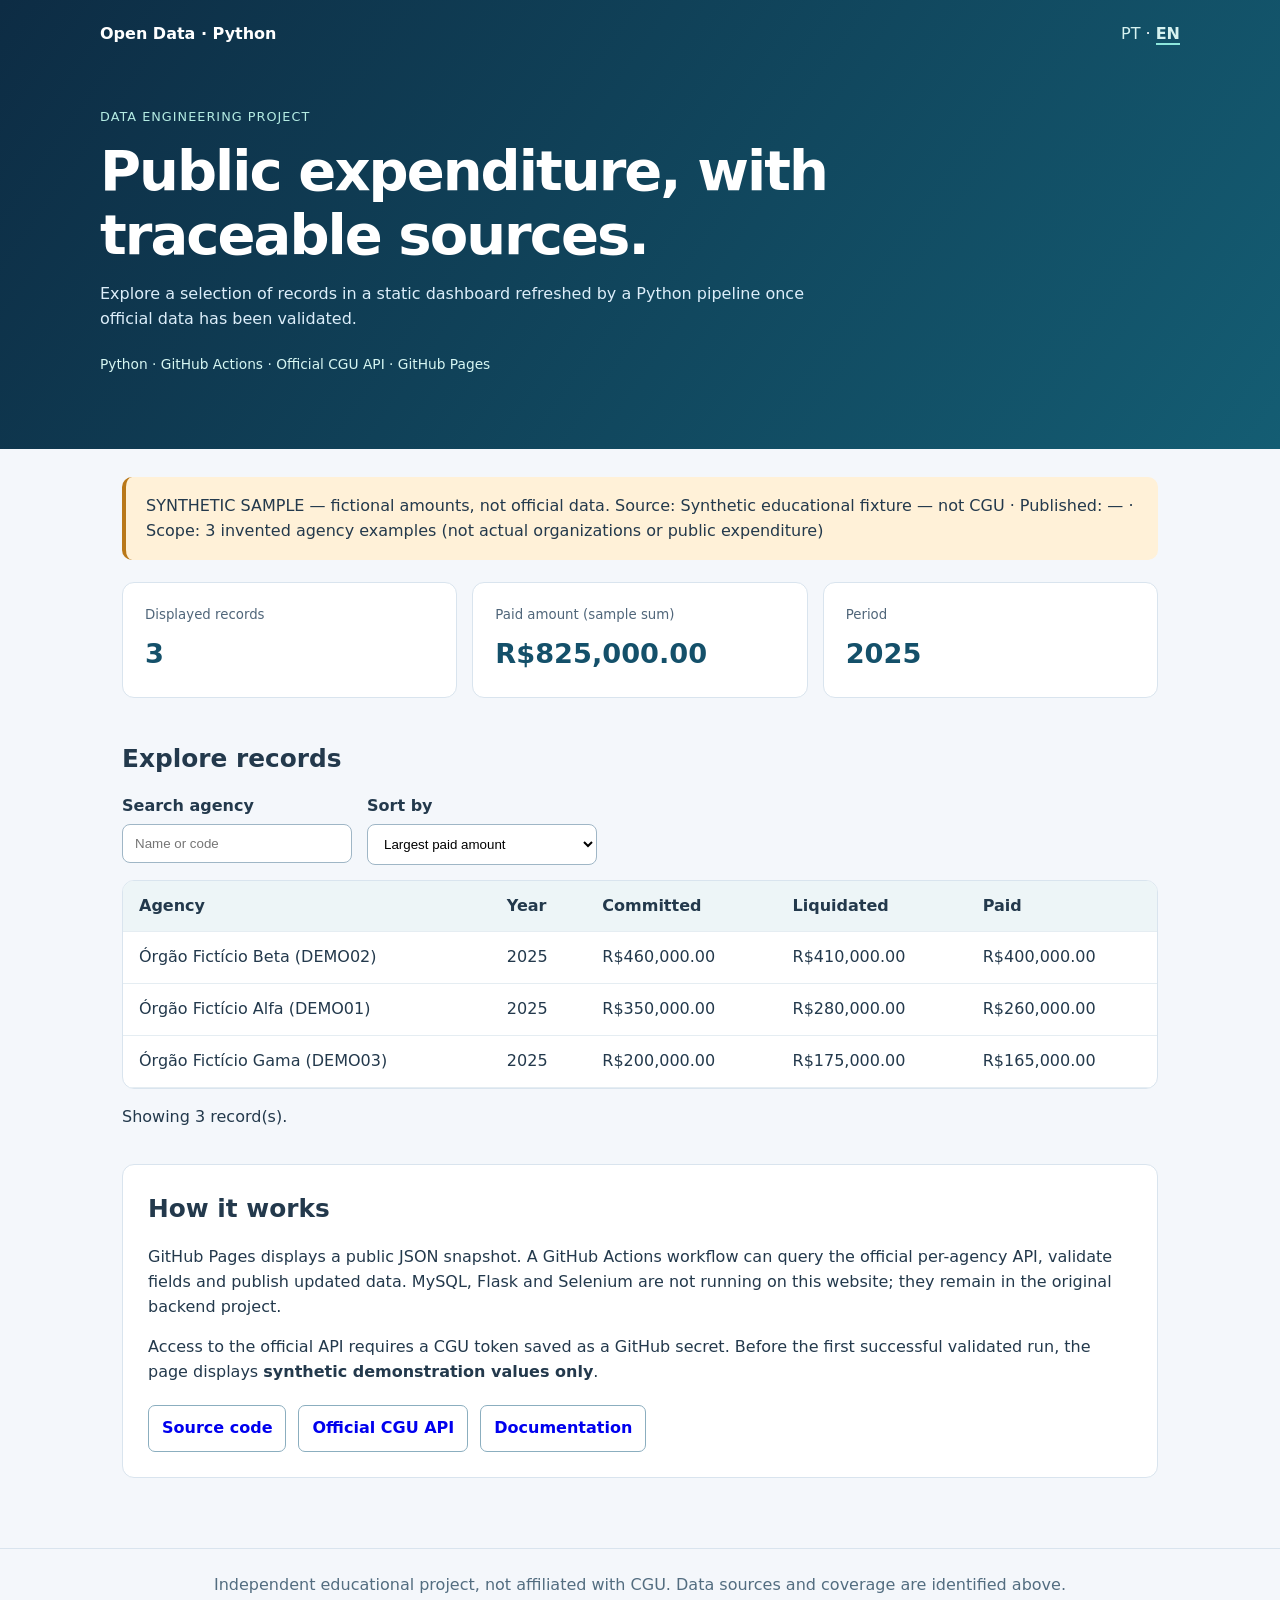
==== en/index.html @ a643eb09 "Add bilingual Pages dashboard and guarded official CGU snapshot refresh workflow" ====
<!doctype html><html lang="en"><head><meta charset="utf-8"><meta name="viewport" content="width=device-width,initial-scale=1"><meta name="description" content="Bilingual public expenditure dashboard with transparent data provenance."><title>Public Expenditure | Python & Open Data</title><link rel="stylesheet" href="../assets/dashboard.css"></head><body data-lang="en"><header><nav><strong>Open Data · Python</strong><span><a href="../pt/">PT</a> · <a href="../en/" aria-current="page">EN</a></span></nav><p class="eyebrow">DATA ENGINEERING PROJECT</p><h1>Public expenditure, with traceable sources.</h1><p>Explore a selection of records in a static dashboard refreshed by a Python pipeline once official data has been validated.</p><div class="tags">Python · GitHub Actions · Official CGU API · GitHub Pages</div></header><main><aside id="provenance" class="notice" role="status">Loading data provenance…</aside><section class="metrics"><article><small>Displayed records</small><strong id="total">—</strong></article><article><small>Paid amount (sample sum)</small><strong id="sum">—</strong></article><article><small>Period</small><strong id="period">—</strong></article></section><section><h2>Explore records</h2><div class="controls"><label>Search agency <input id="query" type="search" placeholder="Name or code"></label><label>Sort by<select id="sort"><option value="desc">Largest paid amount</option><option value="asc">Smallest paid amount</option><option value="name">Agency name</option></select></label></div><div class="tablewrap"><table><thead><tr><th>Agency</th><th>Year</th><th>Committed</th><th>Liquidated</th><th>Paid</th></tr></thead><tbody id="rows"><tr><td colspan="5">Loading…</td></tr></tbody></table></div><p id="count"></p></section><section class="about"><h2>How it works</h2><p>GitHub Pages displays a public JSON snapshot. A GitHub Actions workflow can query the official per-agency API, validate fields and publish updated data. MySQL, Flask and Selenium are not running on this website; they remain in the original backend project.</p><p>Access to the official API requires a CGU token saved as a GitHub secret. Before the first successful validated run, the page displays <b>synthetic demonstration values only</b>.</p><div class="links"><a href="https://github.com/Breno3B/portal-transparencia-scraping">Source code</a><a href="https://portaldatransparencia.gov.br/api-de-dados">Official CGU API</a><a href="https://github.com/Breno3B/portal-transparencia-scraping/blob/main/README.en.md">Documentation</a></div></section></main><footer>Independent educational project, not affiliated with CGU. Data sources and coverage are identified above.</footer><script src="../assets/dashboard.js" defer></script></body></html>
---- assets/dashboard.css ----
:root{font-family:system-ui,-apple-system,Segoe UI,Arial,sans-serif;color:#23394c;background:#f4f7fb}*{box-sizing:border-box}body{margin:0;line-height:1.55}header{background:linear-gradient(125deg,#0d2c44,#145d73);color:white;padding:22px max(22px,calc((100vw - 1080px)/2)) 74px}nav{display:flex;justify-content:space-between}nav a{color:#d6f2f0;text-decoration:none}nav a[aria-current]{border-bottom:2px solid #8de7dc;font-weight:700}.eyebrow{font-size:.8rem;color:#b4ece3;letter-spacing:.08em;margin-top:60px}h1{font-size:clamp(2rem,4.5vw,3.5rem);line-height:1.13;letter-spacing:-.035em;max-width:800px;margin:8px 0 16px}header p:not(.eyebrow){max-width:760px;color:#dceefa}.tags{margin-top:22px;color:#d6f6f2;font-size:.86rem}main{max-width:1080px;padding:28px 22px 70px;margin:auto}.notice{background:#e6f2fc;padding:17px 20px;border-radius:10px;border-left:4px solid #3888ae}.notice.sample{background:#fff1d8;border-color:#b97819}.metrics{display:grid;grid-template-columns:repeat(3,1fr);gap:15px;margin:22px 0}.metrics article{padding:22px;background:white;border-radius:12px;border:1px solid #d9e4ee}.metrics small{color:#50667a;display:block}.metrics strong{display:block;font-size:1.7rem;color:#14506a;margin-top:7px}h2{margin:42px 0 14px;font-size:1.55rem}.controls{display:flex;gap:15px;flex-wrap:wrap;margin:15px 0}.controls label{display:flex;flex-direction:column;gap:5px;font-weight:600}.controls input,.controls select{padding:11px 12px;border:1px solid #9fb6c6;border-radius:8px;min-width:230px;background:white}.tablewrap{overflow:auto;background:white;border:1px solid #d9e4ee;border-radius:12px}table{border-collapse:collapse;width:100%;min-width:700px}th,td{padding:13px 16px;text-align:left;border-bottom:1px solid #e5edf2}th{background:#edf5f7}td:not(:first-child){font-variant-numeric:tabular-nums}.about{background:white;border:1px solid #d9e4ee;border-radius:12px;padding:25px;margin-top:35px}.about h2{margin-top:0}.links{display:flex;gap:12px;flex-wrap:wrap;margin-top:20px}.links a{border:1px solid #8baebf;padding:10px 13px;border-radius:7px;text-decoration:none;font-weight:600}footer{text-align:center;padding:24px;color:#536d80;border-top:1px solid #d9e4ee}@media(max-width:650px){.metrics{grid-template-columns:1fr}header{padding:20px 22px 60px}.eyebrow{margin-top:48px}}
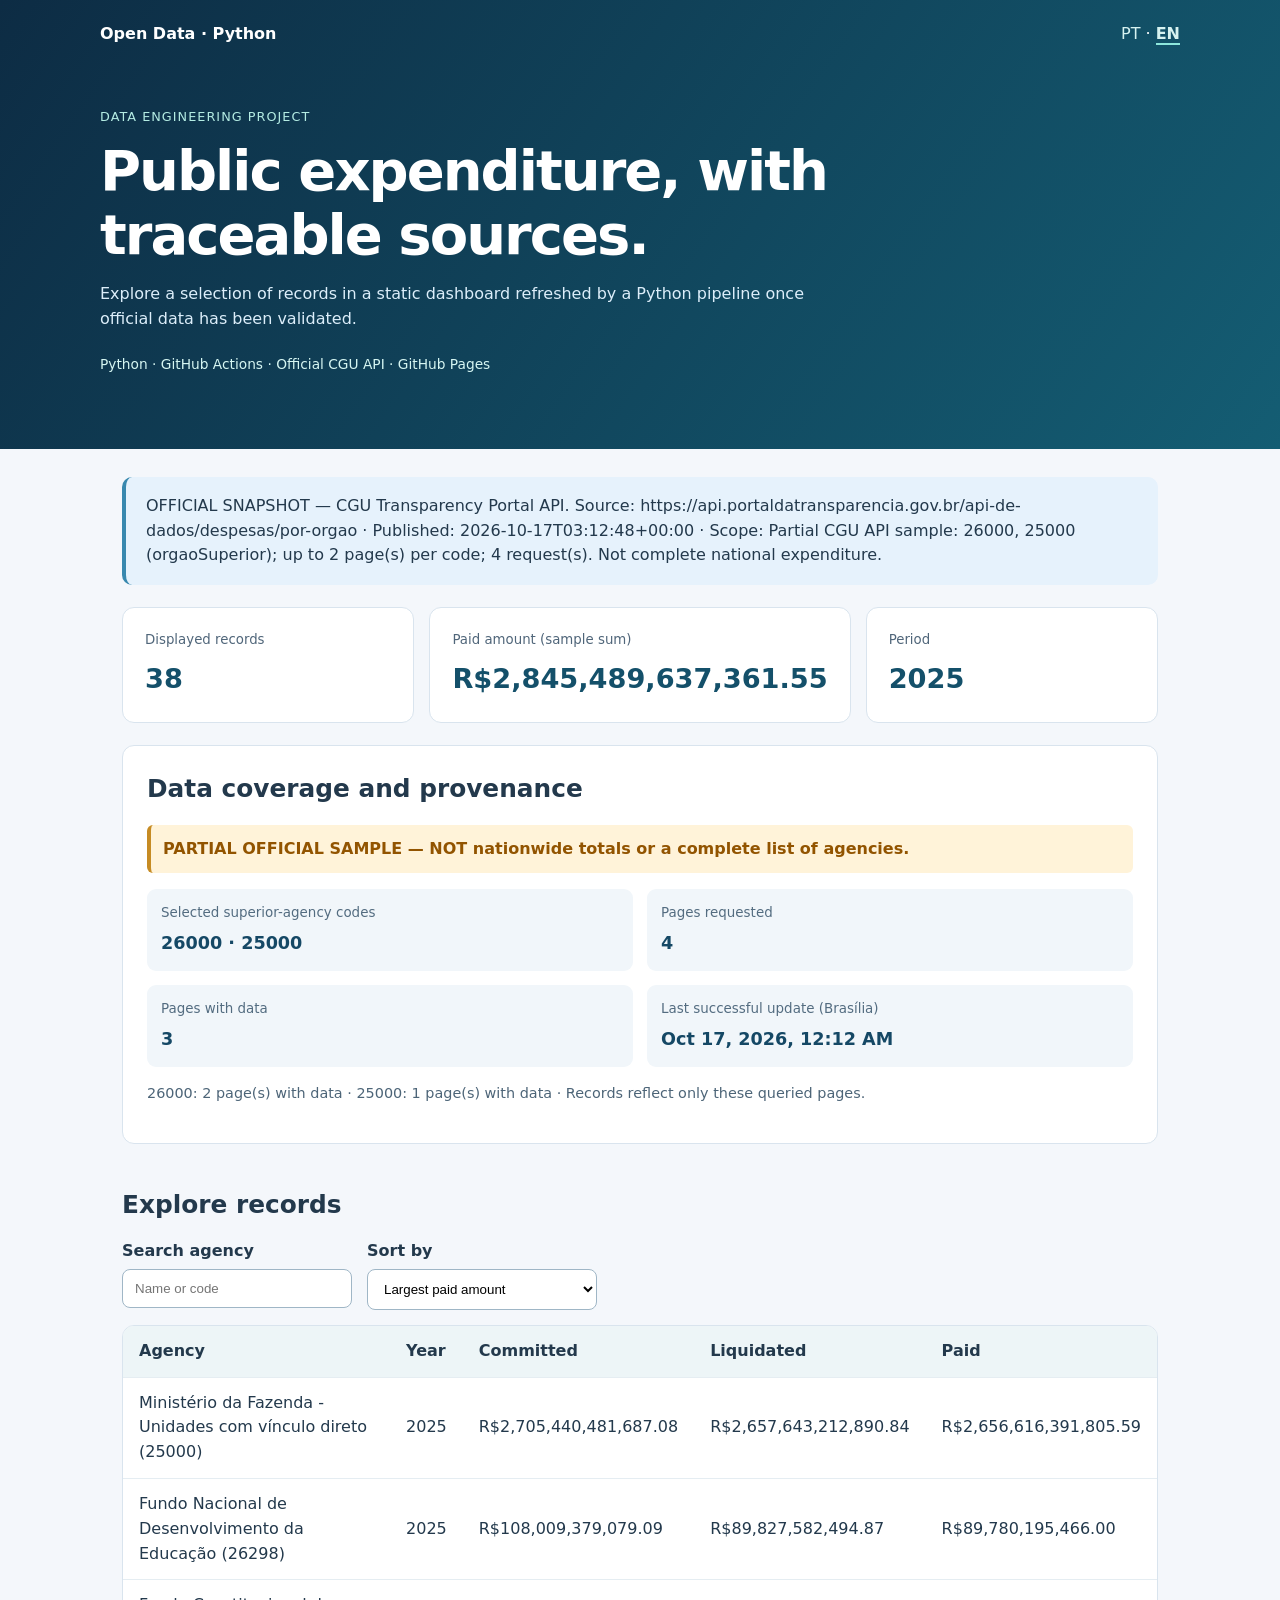
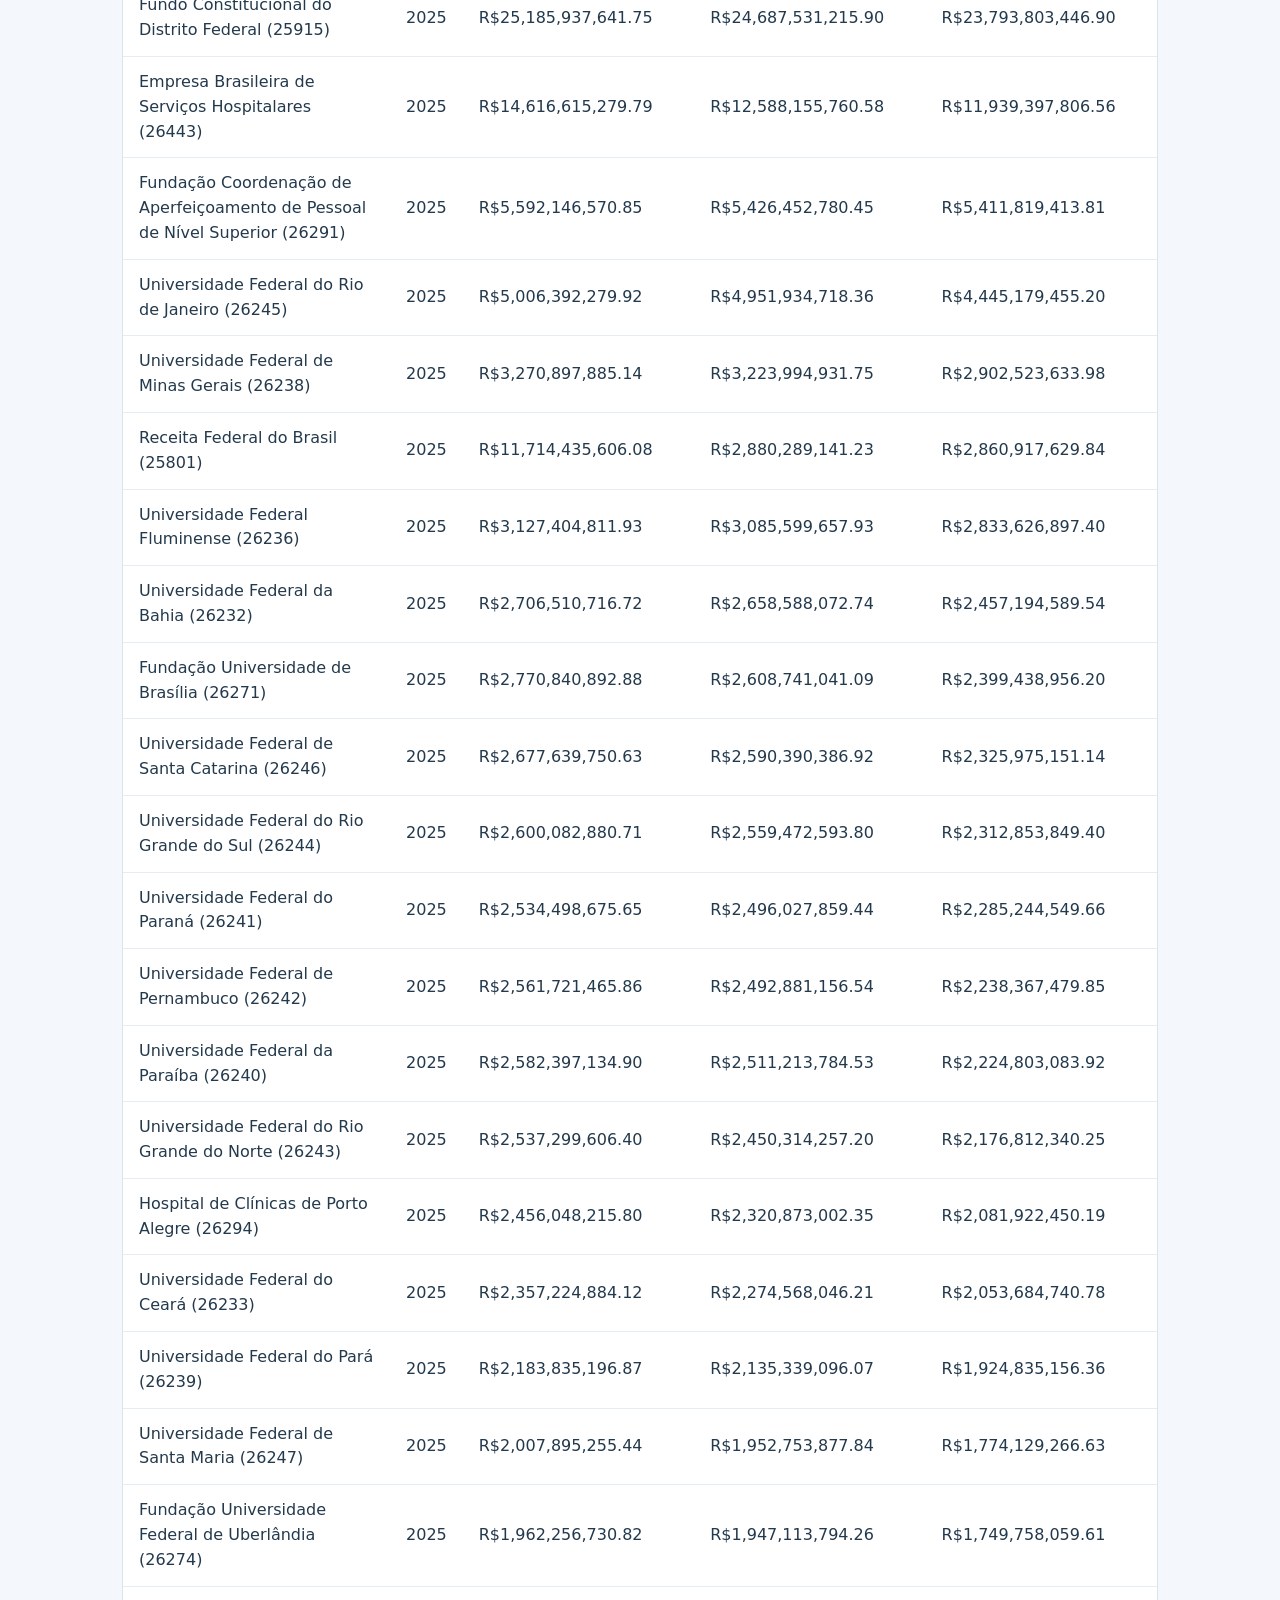
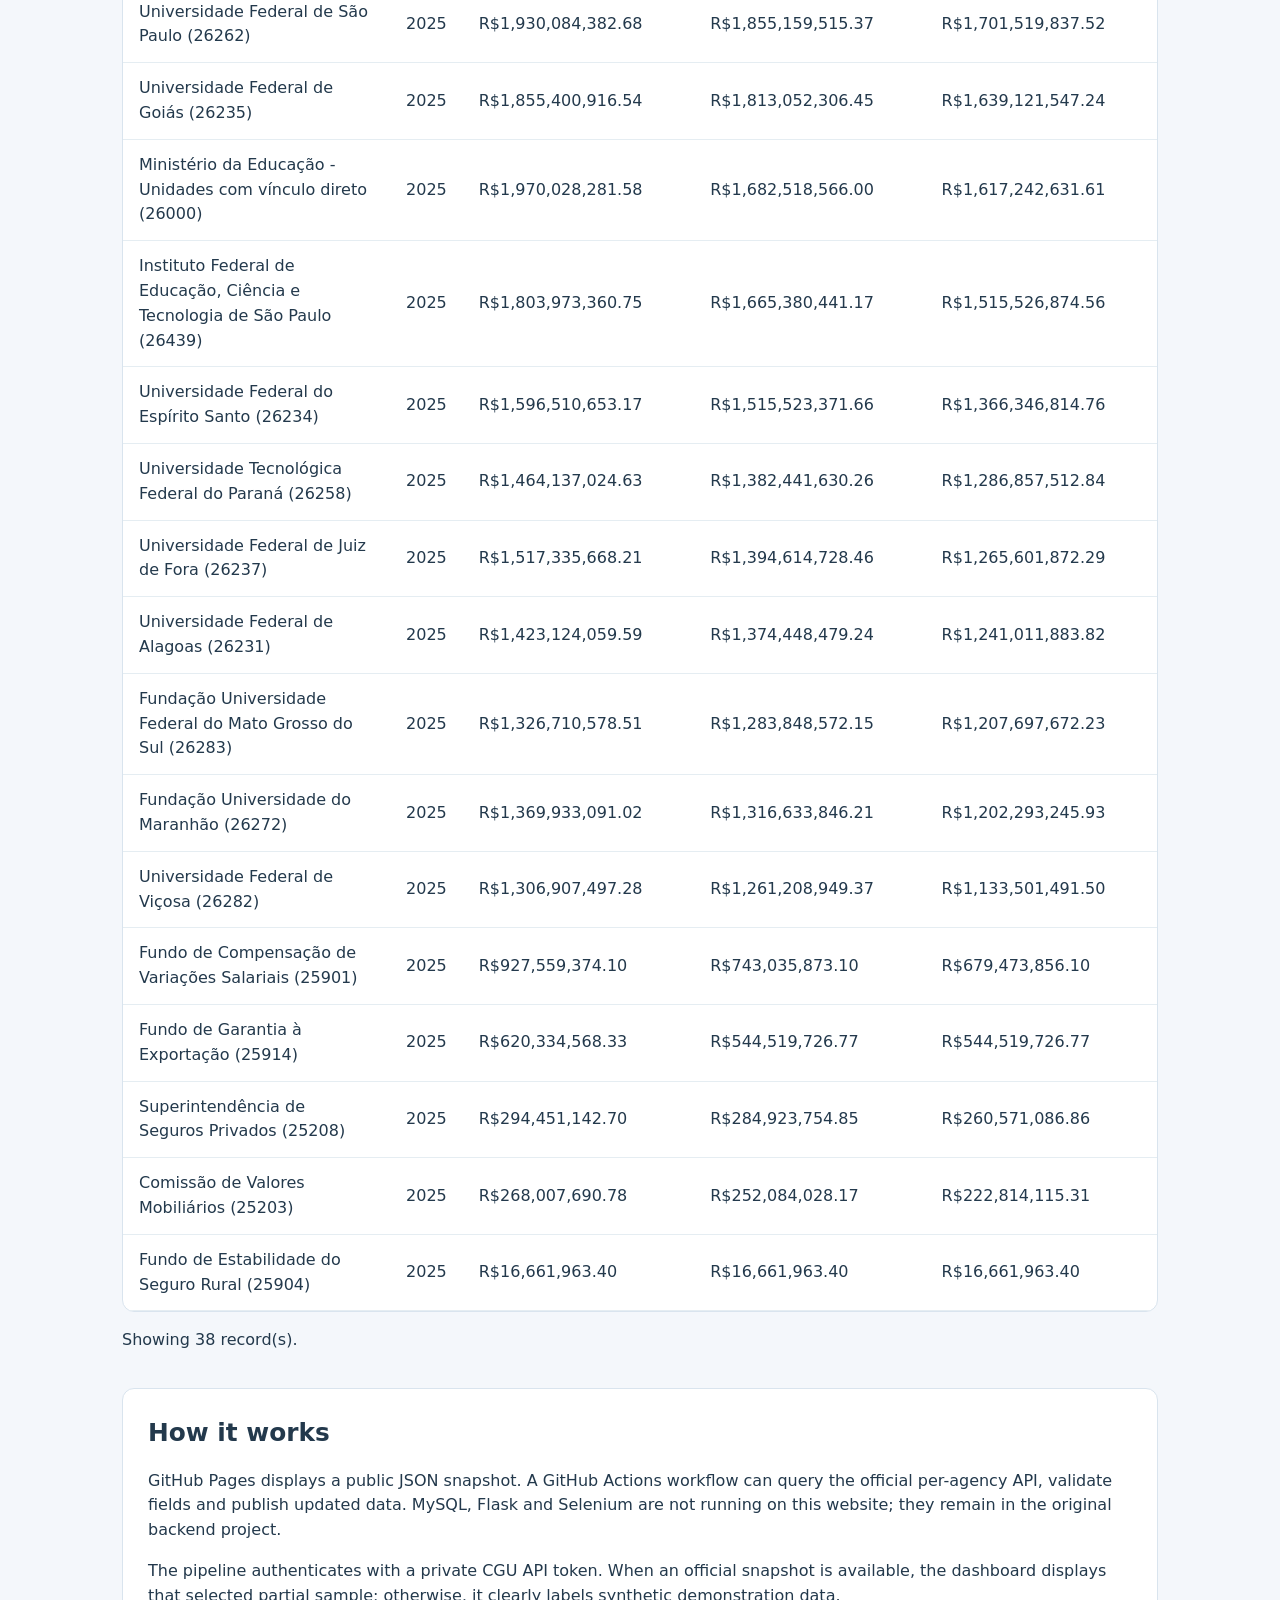
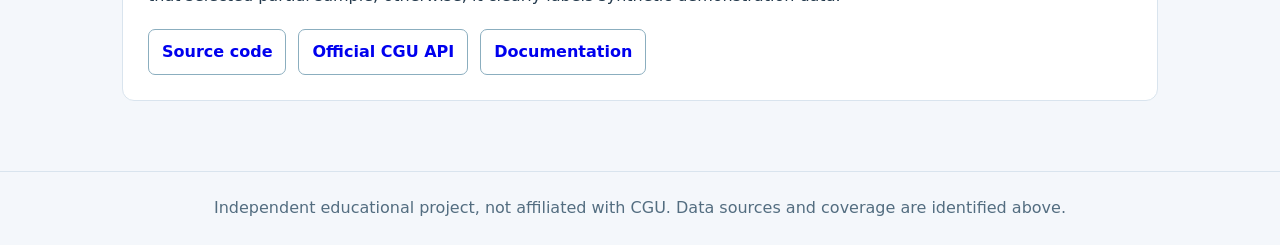
==== commit a3ba99cb: "Show verified CGU sample coverage and update time in bilingual dashboard" ====
--- a/en/index.html
+++ b/en/index.html
@@ -1 +1 @@
-<!doctype html><html lang="en"><head><meta charset="utf-8"><meta name="viewport" content="width=device-width,initial-scale=1"><meta name="description" content="Bilingual public expenditure dashboard with transparent data provenance."><title>Public Expenditure | Python & Open Data</title><link rel="stylesheet" href="../assets/dashboard.css"></head><body data-lang="en"><header><nav><strong>Open Data · Python</strong><span><a href="../pt/">PT</a> · <a href="../en/" aria-current="page">EN</a></span></nav><p class="eyebrow">DATA ENGINEERING PROJECT</p><h1>Public expenditure, with traceable sources.</h1><p>Explore a selection of records in a static dashboard refreshed by a Python pipeline once official data has been validated.</p><div class="tags">Python · GitHub Actions · Official CGU API · GitHub Pages</div></header><main><aside id="provenance" class="notice" role="status">Loading data provenance…</aside><section class="metrics"><article><small>Displayed records</small><strong id="total">—</strong></article><article><small>Paid amount (sample sum)</small><strong id="sum">—</strong></article><article><small>Period</small><strong id="period">—</strong></article></section><section><h2>Explore records</h2><div class="controls"><label>Search agency <input id="query" type="search" placeholder="Name or code"></label><label>Sort by<select id="sort"><option value="desc">Largest paid amount</option><option value="asc">Smallest paid amount</option><option value="name">Agency name</option></select></label></div><div class="tablewrap"><table><thead><tr><th>Agency</th><th>Year</th><th>Committed</th><th>Liquidated</th><th>Paid</th></tr></thead><tbody id="rows"><tr><td colspan="5">Loading…</td></tr></tbody></table></div><p id="count"></p></section><section class="about"><h2>How it works</h2><p>GitHub Pages displays a public JSON snapshot. A GitHub Actions workflow can query the official per-agency API, validate fields and publish updated data. MySQL, Flask and Selenium are not running on this website; they remain in the original backend project.</p><p>Access to the official API requires a CGU token saved as a GitHub secret. Before the first successful validated run, the page displays <b>synthetic demonstration values only</b>.</p><div class="links"><a href="https://github.com/Breno3B/portal-transparencia-scraping">Source code</a><a href="https://portaldatransparencia.gov.br/api-de-dados">Official CGU API</a><a href="https://github.com/Breno3B/portal-transparencia-scraping/blob/main/README.en.md">Documentation</a></div></section></main><footer>Independent educational project, not affiliated with CGU. Data sources and coverage are identified above.</footer><script src="../assets/dashboard.js" defer></script></body></html>+<!doctype html><html lang="en"><head><meta charset="utf-8"><meta name="viewport" content="width=device-width,initial-scale=1"><meta name="description" content="Bilingual public expenditure dashboard with transparent data provenance."><title>Public Expenditure | Python & Open Data</title><link rel="stylesheet" href="../assets/dashboard.css"></head><body data-lang="en"><header><nav><strong>Open Data · Python</strong><span><a href="../pt/">PT</a> · <a href="../en/" aria-current="page">EN</a></span></nav><p class="eyebrow">DATA ENGINEERING PROJECT</p><h1>Public expenditure, with traceable sources.</h1><p>Explore a selection of records in a static dashboard refreshed by a Python pipeline once official data has been validated.</p><div class="tags">Python · GitHub Actions · Official CGU API · GitHub Pages</div></header><main><aside id="provenance" class="notice" role="status">Loading data provenance…</aside><section class="metrics"><article><small>Displayed records</small><strong id="total">—</strong></article><article><small>Paid amount (sample sum)</small><strong id="sum">—</strong></article><article><small>Period</small><strong id="period">—</strong></article></section><section class="coverage"><h2>Data coverage and provenance</h2><p class="coverage-warning" id="coverage-warning">Loading coverage…</p><div class="coverage-grid"><div><span>Selected superior-agency codes</span><strong id="agencies">—</strong></div><div><span>Pages requested</span><strong id="pages">—</strong></div><div><span>Pages with data</span><strong id="nonempty-pages">—</strong></div><div><span>Last successful update (Brasília)</span><strong id="updated">—</strong></div></div><p id="coverage-details" class="coverage-details"></p></section><section><h2>Explore records</h2><div class="controls"><label>Search agency <input id="query" type="search" placeholder="Name or code"></label><label>Sort by<select id="sort"><option value="desc">Largest paid amount</option><option value="asc">Smallest paid amount</option><option value="name">Agency name</option></select></label></div><div class="tablewrap"><table><thead><tr><th>Agency</th><th>Year</th><th>Committed</th><th>Liquidated</th><th>Paid</th></tr></thead><tbody id="rows"><tr><td colspan="5">Loading…</td></tr></tbody></table></div><p id="count"></p></section><section class="about"><h2>How it works</h2><p>GitHub Pages displays a public JSON snapshot. A GitHub Actions workflow can query the official per-agency API, validate fields and publish updated data. MySQL, Flask and Selenium are not running on this website; they remain in the original backend project.</p><p>The pipeline authenticates with a private CGU API token. When an official snapshot is available, the dashboard displays that selected partial sample; otherwise, it clearly labels synthetic demonstration data.</p><div class="links"><a href="https://github.com/Breno3B/portal-transparencia-scraping">Source code</a><a href="https://portaldatransparencia.gov.br/api-de-dados">Official CGU API</a><a href="https://github.com/Breno3B/portal-transparencia-scraping/blob/main/README.en.md">Documentation</a></div></section></main><footer>Independent educational project, not affiliated with CGU. Data sources and coverage are identified above.</footer><script src="../assets/dashboard.js" defer></script></body></html>
--- a/assets/dashboard.css
+++ b/assets/dashboard.css
@@ -1 +1 @@
-:root{font-family:system-ui,-apple-system,Segoe UI,Arial,sans-serif;color:#23394c;background:#f4f7fb}*{box-sizing:border-box}body{margin:0;line-height:1.55}header{background:linear-gradient(125deg,#0d2c44,#145d73);color:white;padding:22px max(22px,calc((100vw - 1080px)/2)) 74px}nav{display:flex;justify-content:space-between}nav a{color:#d6f2f0;text-decoration:none}nav a[aria-current]{border-bottom:2px solid #8de7dc;font-weight:700}.eyebrow{font-size:.8rem;color:#b4ece3;letter-spacing:.08em;margin-top:60px}h1{font-size:clamp(2rem,4.5vw,3.5rem);line-height:1.13;letter-spacing:-.035em;max-width:800px;margin:8px 0 16px}header p:not(.eyebrow){max-width:760px;color:#dceefa}.tags{margin-top:22px;color:#d6f6f2;font-size:.86rem}main{max-width:1080px;padding:28px 22px 70px;margin:auto}.notice{background:#e6f2fc;padding:17px 20px;border-radius:10px;border-left:4px solid #3888ae}.notice.sample{background:#fff1d8;border-color:#b97819}.metrics{display:grid;grid-template-columns:repeat(3,1fr);gap:15px;margin:22px 0}.metrics article{padding:22px;background:white;border-radius:12px;border:1px solid #d9e4ee}.metrics small{color:#50667a;display:block}.metrics strong{display:block;font-size:1.7rem;color:#14506a;margin-top:7px}h2{margin:42px 0 14px;font-size:1.55rem}.controls{display:flex;gap:15px;flex-wrap:wrap;margin:15px 0}.controls label{display:flex;flex-direction:column;gap:5px;font-weight:600}.controls input,.controls select{padding:11px 12px;border:1px solid #9fb6c6;border-radius:8px;min-width:230px;background:white}.tablewrap{overflow:auto;background:white;border:1px solid #d9e4ee;border-radius:12px}table{border-collapse:collapse;width:100%;min-width:700px}th,td{padding:13px 16px;text-align:left;border-bottom:1px solid #e5edf2}th{background:#edf5f7}td:not(:first-child){font-variant-numeric:tabular-nums}.about{background:white;border:1px solid #d9e4ee;border-radius:12px;padding:25px;margin-top:35px}.about h2{margin-top:0}.links{display:flex;gap:12px;flex-wrap:wrap;margin-top:20px}.links a{border:1px solid #8baebf;padding:10px 13px;border-radius:7px;text-decoration:none;font-weight:600}footer{text-align:center;padding:24px;color:#536d80;border-top:1px solid #d9e4ee}@media(max-width:650px){.metrics{grid-template-columns:1fr}header{padding:20px 22px 60px}.eyebrow{margin-top:48px}}+:root{font-family:system-ui,-apple-system,Segoe UI,Arial,sans-serif;color:#23394c;background:#f4f7fb}*{box-sizing:border-box}body{margin:0;line-height:1.55}header{background:linear-gradient(125deg,#0d2c44,#145d73);color:white;padding:22px max(22px,calc((100vw - 1080px)/2)) 74px}nav{display:flex;justify-content:space-between}nav a{color:#d6f2f0;text-decoration:none}nav a[aria-current]{border-bottom:2px solid #8de7dc;font-weight:700}.eyebrow{font-size:.8rem;color:#b4ece3;letter-spacing:.08em;margin-top:60px}h1{font-size:clamp(2rem,4.5vw,3.5rem);line-height:1.13;letter-spacing:-.035em;max-width:800px;margin:8px 0 16px}header p:not(.eyebrow){max-width:760px;color:#dceefa}.tags{margin-top:22px;color:#d6f6f2;font-size:.86rem}main{max-width:1080px;padding:28px 22px 70px;margin:auto}.notice{background:#e6f2fc;padding:17px 20px;border-radius:10px;border-left:4px solid #3888ae}.notice.sample{background:#fff1d8;border-color:#b97819}.metrics{display:grid;grid-template-columns:repeat(3,1fr);gap:15px;margin:22px 0}.metrics article{padding:22px;background:white;border-radius:12px;border:1px solid #d9e4ee}.metrics small{color:#50667a;display:block}.metrics strong{display:block;font-size:1.7rem;color:#14506a;margin-top:7px}h2{margin:42px 0 14px;font-size:1.55rem}.controls{display:flex;gap:15px;flex-wrap:wrap;margin:15px 0}.controls label{display:flex;flex-direction:column;gap:5px;font-weight:600}.controls input,.controls select{padding:11px 12px;border:1px solid #9fb6c6;border-radius:8px;min-width:230px;background:white}.tablewrap{overflow:auto;background:white;border:1px solid #d9e4ee;border-radius:12px}table{border-collapse:collapse;width:100%;min-width:700px}th,td{padding:13px 16px;text-align:left;border-bottom:1px solid #e5edf2}th{background:#edf5f7}td:not(:first-child){font-variant-numeric:tabular-nums}.about{background:white;border:1px solid #d9e4ee;border-radius:12px;padding:25px;margin-top:35px}.about h2{margin-top:0}.links{display:flex;gap:12px;flex-wrap:wrap;margin-top:20px}.links a{border:1px solid #8baebf;padding:10px 13px;border-radius:7px;text-decoration:none;font-weight:600}footer{text-align:center;padding:24px;color:#536d80;border-top:1px solid #d9e4ee}@media(max-width:650px){.metrics{grid-template-columns:1fr}header{padding:20px 22px 60px}.eyebrow{margin-top:48px}}.coverage{background:#fff;border:1px solid #d9e4ee;border-radius:12px;padding:24px;margin:22px 0}.coverage h2{margin:0 0 10px}.coverage-warning{font-weight:700;color:#925400;background:#fff3d9;border-left:4px solid #c68b23;border-radius:6px;padding:12px}.coverage-grid{display:grid;grid-template-columns:repeat(2,minmax(0,1fr));gap:14px}.coverage-grid>div{background:#f1f6fa;border-radius:9px;padding:14px;overflow-wrap:anywhere}.coverage-grid span{display:block;color:#536c80;font-size:.84rem}.coverage-grid strong{display:block;margin-top:6px;color:#154865;font-size:1.1rem}.coverage-details{font-size:.9rem;color:#4d6578}@media(max-width:650px){.coverage-grid{grid-template-columns:1fr}}
